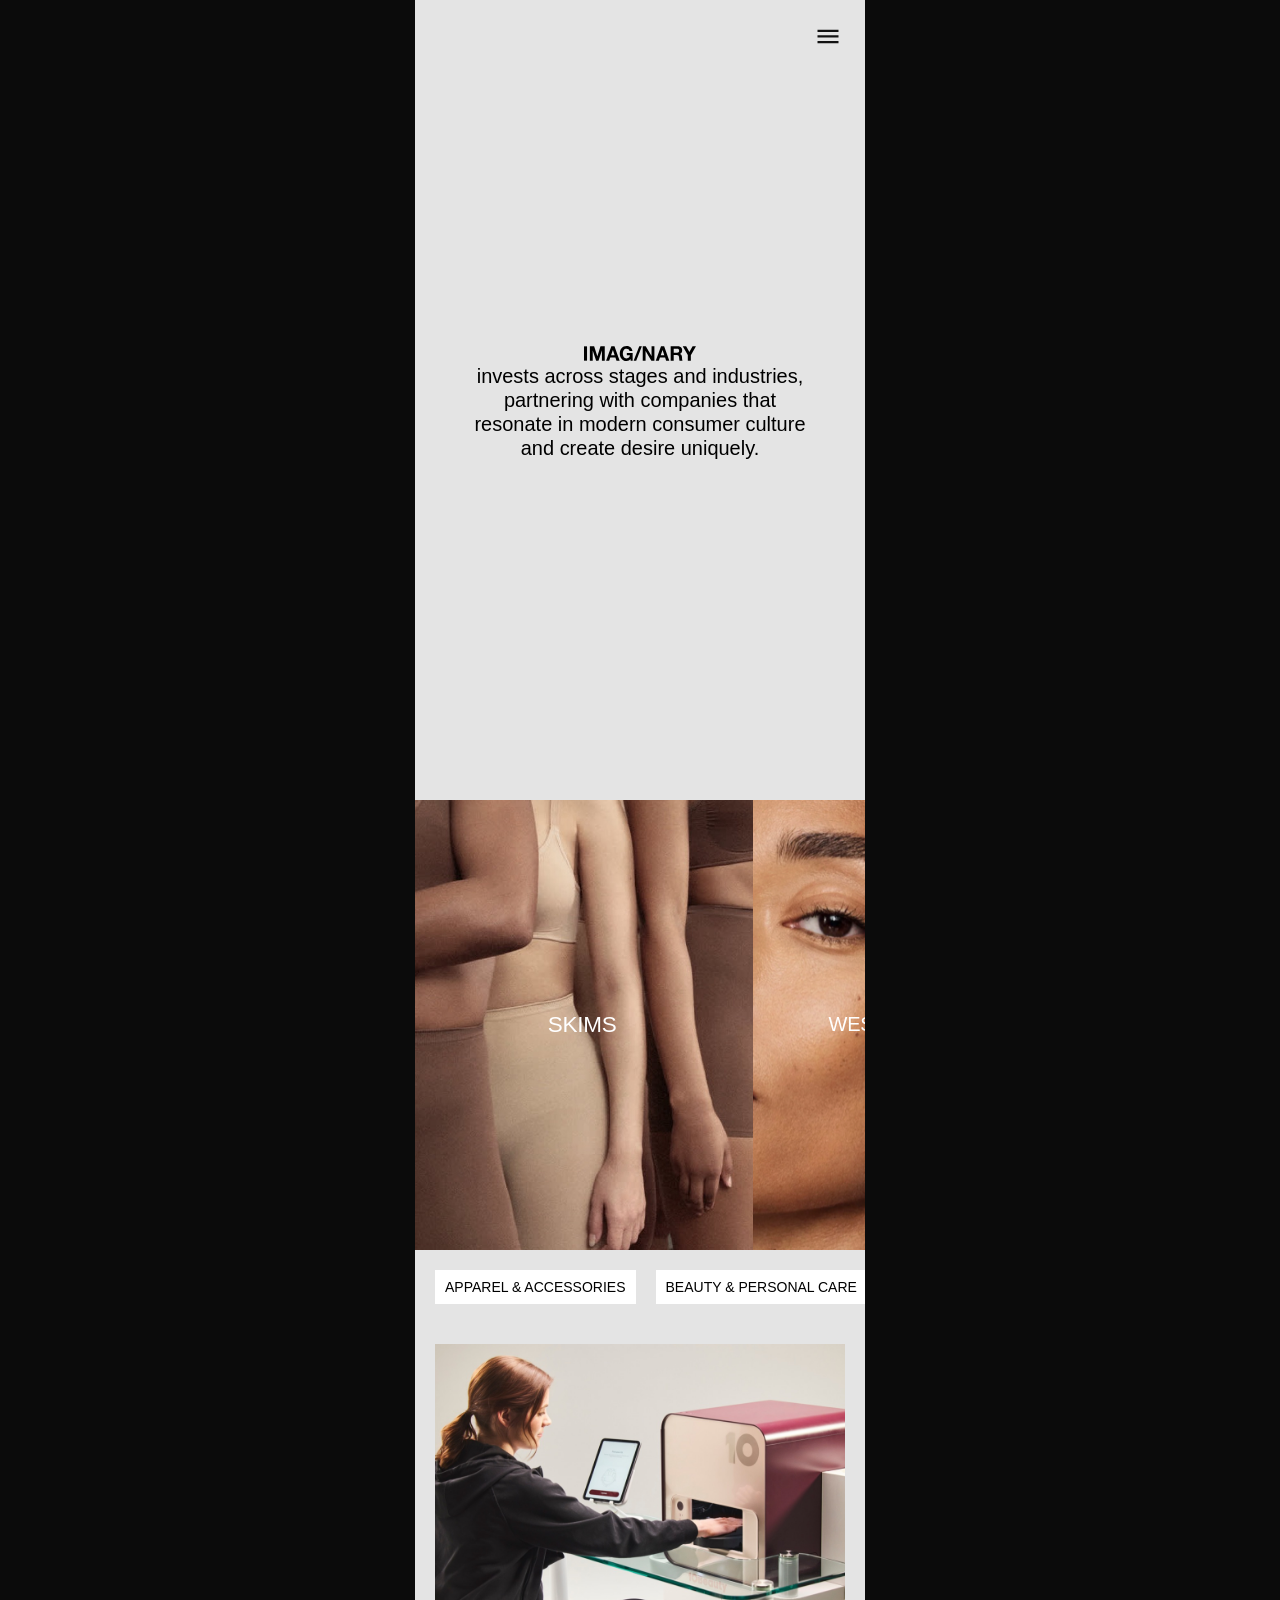
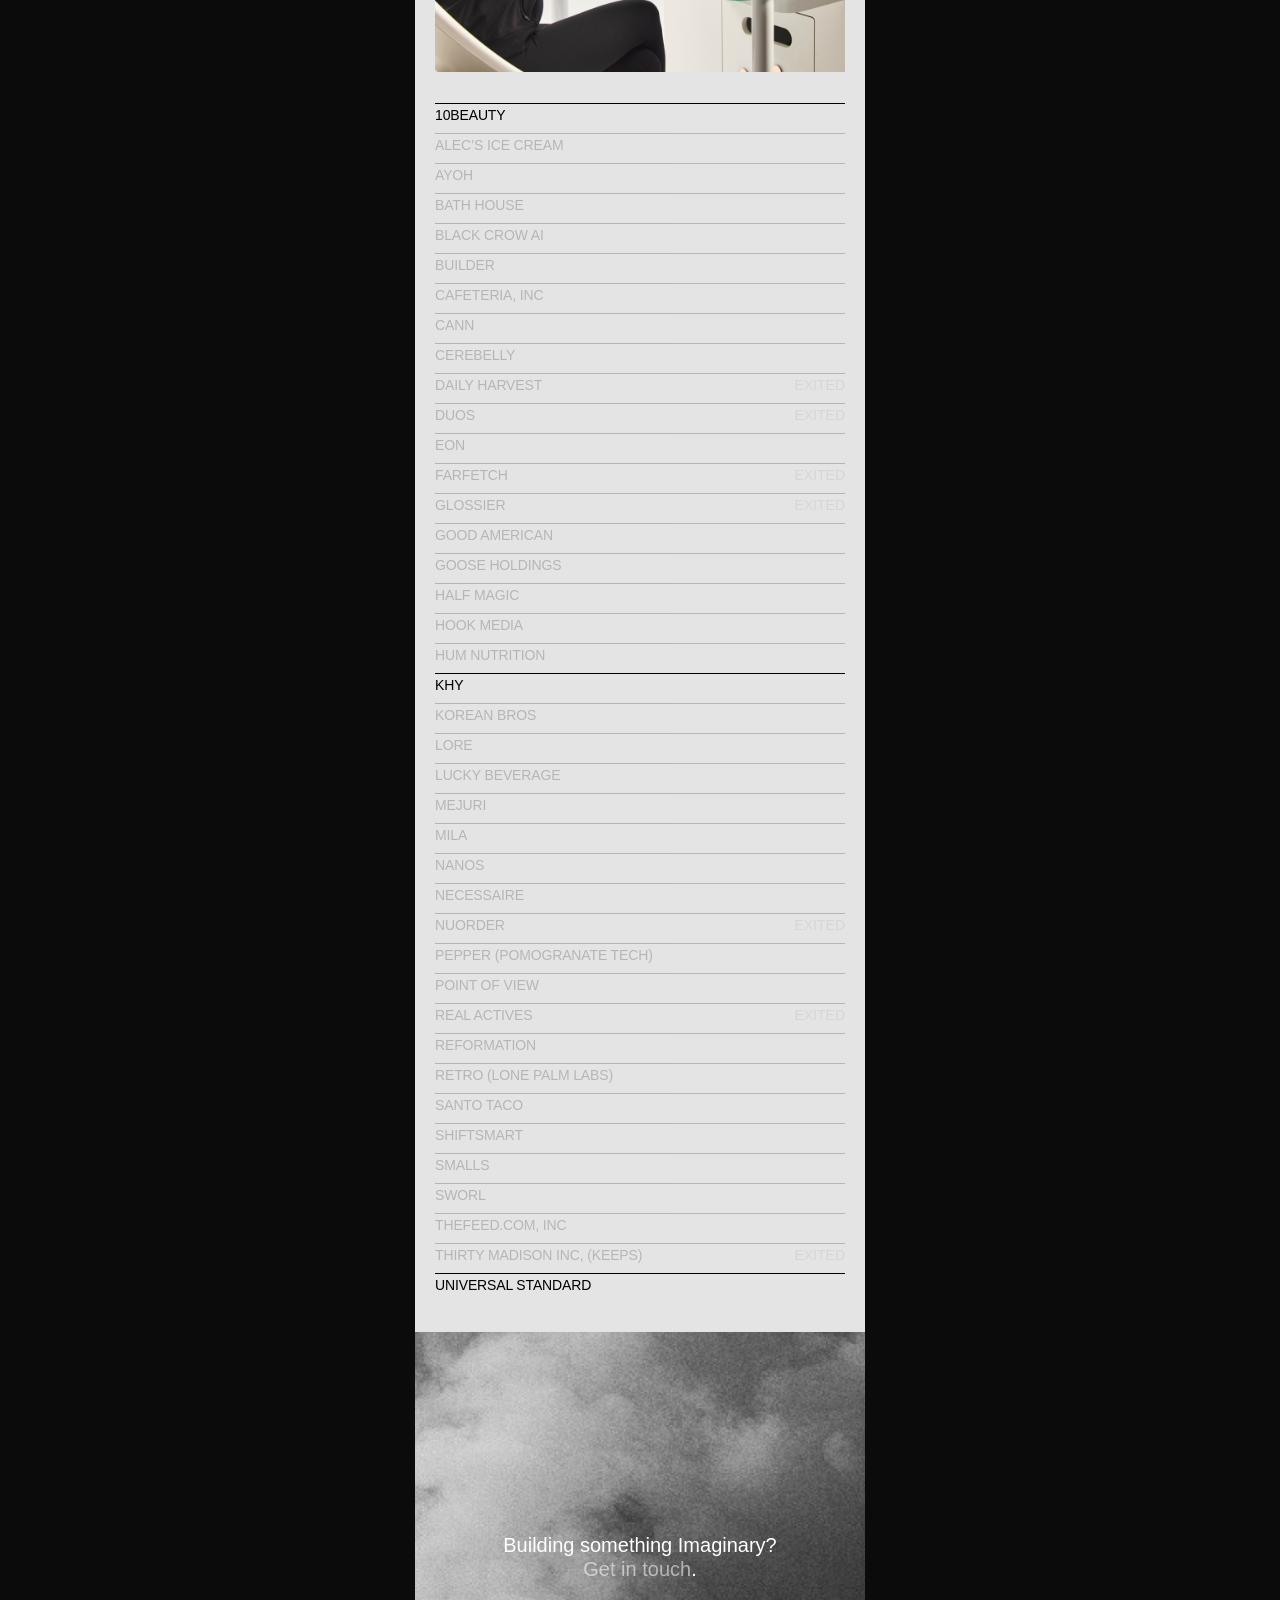
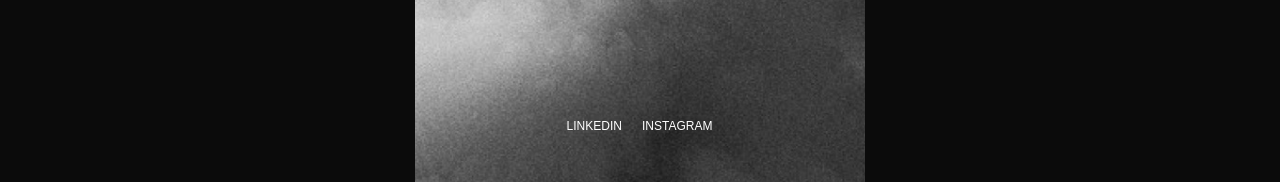
==== portfolio.html @ 5767cad2 "Initialize" ====
<!doctype html>
<html lang="en">
<head>
  <meta charset="utf-8">
  <meta name="viewport" content="width=device-width, initial-scale=1, viewport-fit=cover">
  <meta name="theme-color" content="#e4e4e4">
  <title>Portfolio — Imaginary</title>
  <link rel="stylesheet" href="css/styles.css?v=20261021-11">
</head>
<body>

  <header class="nav" aria-label="Site">
    <a class="nav__logo" href="index.html" aria-label="Imaginary home"><img src="assets/icons/logo-nav.svg" alt="" width="100.518" height="13"></a>
    <button class="nav__menu" type="button" data-menu-open aria-expanded="false" aria-label="Open menu"><img src="assets/icons/menu-dark.svg" alt="" width="24" height="24"></button>
  </header>

  <div class="menu" aria-hidden="true">
    <nav class="menu__panel" aria-label="Main">
      <a class="menu__logo" href="index.html" aria-label="Imaginary home"><img src="assets/icons/logo-menu.svg" alt="" width="100.518" height="13"></a>
      <button class="menu__close" type="button" aria-label="Close menu"><img src="assets/icons/close.svg" alt="" width="24" height="24"></button>
      <ul class="menu__links">
        <li><a href="team.html">Team</a></li>
        <li><a href="portfolio.html" aria-current="page">Portfolio</a></li>
        <li><a href="index.html#contact">Investor</a></li>
      </ul>
      <div class="menu__scrim"></div>
    </nav>
  </div>

  <main class="page">

    <!-- Intro (Figma 3186:2074) -->
    <section class="intro p-intro">
      <button class="menu-trigger" type="button" data-menu-open aria-expanded="false" aria-label="Open menu">
        <img src="assets/icons/menu-portfolio.svg" alt="" width="27.4809" height="27.4809">
      </button>
      <div class="intro__text" data-reveal style="--d:.2s">
        <div class="intro__logo"><img src="assets/icons/logo-portfolio.svg" alt="Imaginary" width="112.778" height="14.5856"></div>
        <h1>invests across stages and industries, partnering with companies that resonate in modern consumer culture and create desire uniquely.</h1>
      </div>
    </section>

    <!-- Featured companies — swipe / trackpad horizontally -->
    <section class="p-featured" aria-label="Featured companies" tabindex="0">
      <div class="p-featured__track">
        <div class="feature" data-inview>
          <div class="feature__media" style="left:-15.525rem;top:-1.0125rem;width:83.8432rem;height:46.8953rem"><img src="assets/featured/skims.jpg" alt="" loading="lazy" decoding="async"></div>
          <p class="feature__label feature__label--skims">Skims</p>
        </div>
        <div class="feature" data-inview>
          <div class="feature__media" style="left:-54.4rem;top:-1.2rem;width:118.6603rem;height:53.3559rem"><img src="assets/featured/westman.png" alt="" loading="lazy" decoding="async"></div>
          <p class="feature__label">Westman Atelier</p>
        </div>
        <div class="feature" data-inview>
          <div class="feature__media" style="left:-17.6rem;top:-1.1rem;width:83.7rem;height:47.1rem"><img src="assets/featured/glossgenius.jpg" alt="" loading="lazy" decoding="async"></div>
          <p class="feature__label">GLOSS GENIUS</p>
        </div>
        <div class="feature feature--red" data-inview>
          <div class="feature__media" style="left:-19.3rem;top:-1.2rem;width:72.4rem;height:48.3rem"><img src="assets/featured/bero.jpg" alt="" loading="lazy" decoding="async"></div>
          <p class="feature__label">BERO</p>
        </div>
        <div class="feature feature--red" data-inview>
          <div class="feature__media" style="left:-3.8rem;top:-0.5rem;width:39.2rem;height:45.9rem"><img class="crop" src="assets/featured/david.png" alt="" loading="lazy" decoding="async" style="left:-141.68%;top:-16.13%;width:241.68%;height:116.08%"></div>
          <p class="feature__label">DAVID</p>
        </div>
        <div class="feature feature--red" data-inview>
          <div class="feature__media" style="left:-1.3rem;top:-4.7rem;width:36.4rem;height:54.5rem"><img src="assets/featured/reale.jpg" alt="" loading="lazy" decoding="async"></div>
          <p class="feature__label">reale actives</p>
        </div>
        <div class="feature" data-inview>
          <div class="feature__media" style="left:-24.6rem;top:-1.5rem;width:85.8rem;height:48rem"><img src="assets/featured/nordic.jpg" alt="" loading="lazy" decoding="async"></div>
          <p class="feature__label">NORDIC KNOTS</p>
        </div>
        <div class="feature feature--deep" data-inview>
          <div class="feature__media" style="left:-8.6rem;top:-1.3rem;width:50.9rem;height:47.7rem"><img src="assets/featured/sundays.png" alt="" loading="lazy" decoding="async"></div>
          <p class="feature__label">SUNDAYS</p>
        </div>
      </div>
    </section>

    <!-- Filters + sticky image window + full listing (Figma 3186:2107) -->
    <section class="p-list" aria-label="All portfolio companies">
      <div class="p-list__head">
        <div class="chips" role="toolbar" aria-label="Filter by category"></div>
        <div class="p-thumb" aria-live="polite"></div>
      </div>
      <div class="p-rows"></div>
    </section>

    <!-- Footer (Figma 3186:2255) -->
    <footer class="footer" id="contact">
      <img class="footer__bg" data-parallax="0.15" data-anchor="bottom" src="assets/img/footer-clouds.jpg" alt="" width="1694.656" height="1694.656" loading="lazy" decoding="async">
      <p class="footer__cta" data-reveal>Building something Imaginary?<br><a href="mailto:?subject=Building%20something%20Imaginary">Get in touch</a>.</p>
      <nav class="footer__links" aria-label="Social">
        <a href="https://www.linkedin.com/" target="_blank" rel="noopener">LINKEDIN</a>
        <a href="https://www.instagram.com/" target="_blank" rel="noopener">INSTAGRAM</a>
      </nav>
    </footer>
  </main>

  <script src="js/main.js?v=20261021-11"></script>
  <script src="js/portfolio.js?v=20261021-11"></script>
</body>
</html>
---- css/styles.css ----
/* ==========================================================================
   IMAGINARY — mobile prototype
   Units: 1rem = 10 Figma px at the 450px design width. The root size scales
   with the viewport so every phone width keeps the Figma proportions; on
   wider screens the page is presented as a 450px column.
   ========================================================================== */

:root {
  --light: #e4e4e4;
  --dark: #121212;
  --menu: #070707;
  --muted: #808080;
  --chip-active: #d9d9d9;
  --thumb-empty: #9f9f9f;
  --rule: rgba(0, 0, 0, 0.14);
  --ease-out: cubic-bezier(0.22, 0.61, 0.36, 1);
  --ease-io: cubic-bezier(0.76, 0, 0.24, 1);
  --reveal-dur: 1.2s;
}

*,
*::before,
*::after { box-sizing: border-box; margin: 0; padding: 0; }

html {
  font-size: min(10px, calc(100vw / 45));
  -webkit-text-size-adjust: 100%;
  text-size-adjust: 100%;
  background: #0b0b0b;
}

body {
  font-family: "Helvetica Neue", Helvetica, Arial, sans-serif;
  font-weight: 500;
  color: #000;
  background: #0b0b0b;
  -webkit-font-smoothing: antialiased;
  -moz-osx-font-smoothing: grayscale;
  overscroll-behavior-y: none;
}

body.is-locked { overflow: hidden; }

img { display: block; }
a { color: inherit; text-decoration: none; }
button { font: inherit; color: inherit; background: none; border: 0; cursor: pointer; -webkit-tap-highlight-color: transparent; }
ul { list-style: none; }
h1, h2, h3 { font: inherit; }

.page {
  position: relative;
  width: 45rem;
  margin: 0 auto;
  overflow-x: clip;
  background: var(--light);
  animation: page-in 0.7s var(--ease-out) both;
}
html.is-leaving .page { opacity: 0; transition: opacity 0.35s ease; }

@keyframes page-in { from { opacity: 0; } to { opacity: 1; } }

.sr-only {
  position: absolute; width: 1px; height: 1px; overflow: hidden;
  clip: rect(0 0 0 0); white-space: nowrap;
}

/* ---------- Scroll reveal ---------- */
[data-reveal] {
  opacity: 0;
  transform: translate3d(0, 1.6rem, 0);
  transition: opacity var(--reveal-dur) var(--ease-out), transform var(--reveal-dur) var(--ease-out);
  transition-delay: var(--d, 0s);
}
[data-reveal="fade"] { transform: none; }
[data-reveal].is-in { opacity: 1; transform: none; }

/* ==========================================================================
   Top-of-page menu trigger (Figma: menu icon in each page's first frame)
   ========================================================================== */
.menu-trigger {
  position: absolute;
  top: 2.29rem;
  left: 39.925rem;
  width: 2.748rem;
  height: 2.748rem;
  z-index: 20;
}
.menu-trigger img { width: 100%; height: 100%; }
.menu-trigger--home { left: 39.962rem; }

/* ==========================================================================
   Nav bar (Figma 3185:624) — slides in when scrolling back up
   ========================================================================== */
.nav {
  position: fixed;
  top: 0;
  left: 50%;
  width: 45rem;
  height: 7.3rem;
  margin-left: -22.5rem;
  /* Clear frosted glass */
  background: rgba(228, 228, 228, 0.55);
  -webkit-backdrop-filter: blur(20px) saturate(1.2);
  backdrop-filter: blur(20px) saturate(1.2);
  z-index: 40;
  transform: translate3d(0, -100%, 0);
  transition: transform 0.55s var(--ease-io);
}
.nav.is-shown { transform: none; }
.nav__logo { position: absolute; left: 2rem; top: 3rem; width: 10.0518rem; height: 1.3rem; }
.nav__logo img { width: 100%; height: 100%; }
.nav__menu { position: absolute; left: 40.136rem; top: 2.4rem; width: 2.4rem; height: 2.4rem; }
.nav__menu img { width: 100%; height: 100%; }

/* ==========================================================================
   Expanded menu (Figma 3185:604) — half-height panel, blurred page behind
   ========================================================================== */
.menu { position: fixed; inset: 0; z-index: 100; pointer-events: none; }
.menu.is-open { pointer-events: auto; }

/* Frosted glass hangs off the panel's bottom edge and travels with it, so
   everything below the sliding panel is frosted at every frame, and content
   hidden behind the panel never smears out under its edge. Confined to the
   450 column, so nothing blurs into a halo at the sides. */
.menu__scrim {
  position: absolute;
  top: 100%;
  left: 0;
  width: 45rem;
  height: 100vh;
  height: 100lvh;
  background: rgba(255, 255, 255, 0.22);
  -webkit-backdrop-filter: blur(18px) saturate(1.15);
  backdrop-filter: blur(18px) saturate(1.15);
  opacity: 0;
  transition: opacity 0.6s var(--ease-out);
}
.menu__close:focus { outline: none; }
.menu__close:focus-visible { outline: 0.1rem solid rgba(255, 255, 255, 0.6); outline-offset: 0.4rem; }
.menu.is-open .menu__scrim { opacity: 1; transition-duration: 0.3s; }

.menu__panel {
  position: absolute;
  top: 0;
  left: 50%;
  width: 45rem;
  height: 45rem;
  margin-left: -22.5rem;
  background: var(--menu);
  transform: translate3d(0, -100%, 0);
  transition: transform 0.7s var(--ease-io);
}
.menu.is-open .menu__panel { transform: none; }

.menu__logo { position: absolute; left: 2rem; top: 3rem; width: 10.0518rem; height: 1.3rem; }
.menu__logo img { width: 100%; height: 100%; }
.menu__close { position: absolute; left: 40.1rem; top: 2.4rem; width: 2.4rem; height: 2.4rem; }
.menu__close img { width: 100%; height: 100%; transition: transform 0.5s var(--ease-out); }
.menu__close:hover img { transform: rotate(90deg); }

.menu__links { position: absolute; left: 2rem; top: 8.3rem; }
.menu__links li {
  opacity: 0;
  transform: translate3d(0, 1rem, 0);
  transition: opacity 0.5s var(--ease-out), transform 0.5s var(--ease-out);
}
.menu__links li + li { margin-top: 0.3rem; }
.menu.is-open .menu__links li { opacity: 1; transform: none; }
.menu.is-open .menu__links li:nth-child(1) { transition-delay: 0.28s; }
.menu.is-open .menu__links li:nth-child(2) { transition-delay: 0.34s; }
.menu.is-open .menu__links li:nth-child(3) { transition-delay: 0.40s; }
.menu.is-open .menu__links li:nth-child(4) { transition-delay: 0.46s; }
.menu__links a {
  display: block;
  font-size: 2rem;
  line-height: 2.4rem;
  color: #fff;
  white-space: nowrap;
  transition: color 0.3s ease;
}
.menu__links a:hover { color: rgba(255, 255, 255, 0.5); }

/* ==========================================================================
   Footer (Figma 3185:588)
   ========================================================================== */
.footer {
  position: relative;
  height: 45rem;
  background: var(--dark);
  overflow: hidden;
  color: #fff;
}
.footer__bg {
  position: absolute;
  left: -62.19rem;
  top: -62.519rem;
  width: 169.4656rem;
  height: 169.4656rem;
  object-fit: cover;
  pointer-events: none;
}
.footer__cta {
  position: absolute;
  top: 20.1rem;
  left: 2rem;
  width: 41rem;
  font-size: 2rem;
  line-height: 2.4rem;
  text-align: center;
}
.footer__cta a { color: rgba(255, 255, 255, 0.55); transition: color 0.3s ease; }
.footer__cta a:hover { color: #fff; }
.footer__links {
  position: absolute;
  top: 38.7rem;
  left: 0;
  right: 0.1rem;
  display: flex;
  justify-content: center;
  gap: 2rem;
  font-size: 1.2rem;
  line-height: 1.5rem;
  text-transform: uppercase;
}
.footer__links a { transition: color 0.3s ease; }
.footer__links a:hover { color: rgba(255, 255, 255, 0.6); }


/* ==========================================================================
   HOME
   ========================================================================== */
.h-hero {
  /* Extra scroll between the "leading venture capital firm" and
     "writes checks" blurbs, so they arrive one at a time */
  --blurb-gap: 6rem;
  /* How far the cloud photo rises up behind the "writes checks" copy */
  --cloud-lift: 22rem;
  position: relative;
  height: calc(200rem + var(--blurb-gap) - var(--cloud-lift));
  /* Matches the gradient's solid end so no lighter ground shows through
     where the cloud photo dissolves in (the hero photo covers the top) */
  background: #0f0f0f;
  overflow: hidden;
}
.h-hero__img {
  position: absolute;
  left: -21.3rem;
  top: -3.8rem;
  width: 87.6rem;
  height: 87.6rem;
  object-fit: cover;
  animation: hero-settle 2.4s var(--ease-out) both;
}
@keyframes hero-settle { from { transform: scale(1.06); } to { transform: none; } }

.h-hero__tag {
  position: absolute;
  top: 38.015rem;
  left: 0.014rem;
  right: 0;
  text-align: center;
  color: #fff;
}
.h-hero__tag p {
  font-size: 2.0611rem;
  line-height: 2.2901rem;
  letter-spacing: -0.02061rem;
  text-transform: uppercase;
  white-space: nowrap;
}
.h-hero__tag img { width: 12.0229rem; height: 1.5549rem; margin: 0.088rem auto 0; }

.h-hero__fade {
  position: absolute;
  top: 65.9rem;
  left: 0;
  width: 45rem;
  height: calc(60.9rem + var(--blurb-gap));
  /* Same 173px ramp as Figma (28.407% of 609), then solid #0f0f0f */
  background: linear-gradient(to bottom, rgba(15, 15, 15, 0) 0, #0f0f0f 17.3rem);
}
.h-hero__clouds {
  position: absolute;
  top: calc(97rem + var(--blurb-gap) - var(--cloud-lift));
  z-index: 0;
  /* Dissolve the photo's top edge into the #0f0f0f field — no visible seam */
  -webkit-mask-image: linear-gradient(to bottom, transparent 0, #000 32rem);
  mask-image: linear-gradient(to bottom, transparent 0, #000 32rem);
  left: -36.5rem;
  width: 118rem;
  height: 147.5rem;
  object-fit: cover;
}

.h-intro {
  position: absolute;
  top: 90.6rem;
  left: 4.9rem;
  width: 35.2672rem;
  color: #fff;
  font-size: 2.0611rem;
  line-height: 2.2901rem;
  text-align: center;
  scroll-margin-top: 30vh;
}

.h-checks__text {
  position: absolute;
  top: calc(116.4131rem + var(--blurb-gap));
  left: 3.7rem;
  width: 37.6718rem;
  color: #fff;
  font-size: 2.0611rem;
  line-height: 2.5rem;
  text-align: center;
  mix-blend-mode: difference;
}
.h-stage { position: absolute; left: 7.5931rem; width: 29.771rem; }
.h-stage--early { top: calc(133.8656rem + var(--blurb-gap)); }
.h-stage--growth { top: calc(142.9115rem + var(--blurb-gap)); }
/* Divider above each tier: Figma's 0.69px white rule, drawn as a solid 1px
   line so every browser (Safari included) renders it. */
.h-stage__rule { width: 29.771rem; height: 1px; background: #fff; }
.h-stage p {
  margin-top: 0.8473rem;
  font-size: 1.6031rem;
  line-height: 2rem;
  color: #fff;
  text-align: center;
}
.h-stage--early p { margin-left: 0.1146rem; width: 29.771rem; }

/* Portfolio logos — open grid: interior hairlines only, each stopping short
   of the crossings so no two lines ever touch. Cells carry the section grey
   so multiply-blended logos with white grounds still disappear cleanly. */
.h-logos { position: relative; height: 66.7rem; background: var(--light); }
.h-logos__grid {
  --gap-at-cross: 1.4rem;
  position: absolute;
  top: 2rem;
  left: 2rem;
  width: 40.9773rem;
  display: grid;
  grid-template-columns: repeat(3, 1fr);
  grid-auto-rows: 9rem;
}
.logo-cell {
  position: relative;
  display: flex;
  align-items: center;
  justify-content: center;
  background: var(--light);
}
/* vertical rule on the right, horizontal rule on the bottom */
.logo-cell::after,
.logo-cell::before {
  content: "";
  position: absolute;
  background: var(--rule);
  pointer-events: none;
}
.logo-cell::after { top: var(--gap-at-cross); bottom: var(--gap-at-cross); right: 0; width: 1px; }
.logo-cell::before { left: var(--gap-at-cross); right: var(--gap-at-cross); bottom: 0; height: 1px; }
.logo-cell:nth-child(3n)::after { display: none; }            /* no outer right edge */
.logo-cell:nth-last-child(-n + 3)::before { display: none; }  /* no outer bottom edge */
.logo { position: relative; flex-shrink: 0; overflow: hidden; }
.logo img { position: absolute; max-width: none; }
.logo .fit-cover { inset: 0; width: 100%; height: 100%; object-fit: cover; }
.logo .fit-contain { inset: 0; width: 100%; height: 100%; object-fit: contain; }
.logo .fit-fill { inset: 0; width: 100%; height: 100%; }
.logo { mix-blend-mode: multiply; }
.logo--tincan {
  -webkit-mask: url("../assets/logos/tincan-mask.svg") 0 0 / 5.4378rem 2.4755rem no-repeat;
  mask: url("../assets/logos/tincan-mask.svg") 0 0 / 5.4378rem 2.4755rem no-repeat;
}

.h-logos__all {
  position: absolute;
  top: 60.5rem;
  right: 11.2rem;
  font-size: 1.4rem;
  line-height: 1.7rem;
  text-transform: uppercase;
  white-space: nowrap;
  color: #555;
  transition: color 0.3s ease;
}
.h-logos__all:hover { color: #000; }

/* ==========================================================================
   Shared intro (Team / Portfolio first frame)
   ========================================================================== */
.intro { position: relative; height: 80rem; background: var(--light); }
.intro__text {
  position: absolute;
  font-size: 1.9999rem;
  line-height: 2.4rem;
  text-align: center;
  color: var(--light);
  mix-blend-mode: difference;
}

/* ==========================================================================
   TEAM
   ========================================================================== */
.t-intro .intro__text { top: 35.2rem; left: 6.7379rem; width: 31.5243rem; }
.t-intro .inline-logo {
  display: inline-block;
  width: 11.2778rem;
  height: 1.4586rem;
  margin: 0 0.67rem 0 0.93rem;
  vertical-align: -0.12rem;
}

.t-stage { position: relative; padding-top: 60rem; }

/* The photo pins to the top (531 design px visible, as in Figma 3186:1283)
   while the names scroll up beneath it. Its track ends one "bottom area"
   before the list does, so the photo releases and scrolls away just as the
   last names come into view (Figma 3186:1380). */
.t-photo-track {
  position: absolute;
  top: 0;
  left: 0;
  right: 0;
  bottom: max(0px, calc(100vh - 53.1rem));
  bottom: max(0px, calc(100svh - 53.1rem));
  z-index: 2;
  pointer-events: none;
}
.t-photo-track > * { pointer-events: auto; }

.t-photo-pin {
  position: sticky;
  top: -6.9rem;
}
.t-photo {
  position: relative;
  height: 60rem;
  overflow-x: auto;
  overflow-y: hidden;
  scrollbar-width: none;
  -webkit-overflow-scrolling: touch;
  overscroll-behavior-x: contain;
  cursor: grab;
}
.t-photo::-webkit-scrollbar { display: none; }
.t-photo.is-dragging { cursor: grabbing; }
.t-photo__inner { position: relative; width: 90.1rem; height: 60rem; overflow: hidden; }
.t-photo__inner img {
  position: absolute;
  left: 0.02%;
  top: 0.05%;
  width: 99.95%;
  height: 100%;
  max-width: none;
  pointer-events: none;
  user-select: none;
  -webkit-user-drag: none;
}

.t-bios {
  position: relative;
  z-index: 1;
  background: var(--light);
  padding: 3.6rem 3.6rem 6rem;
}
.bio { position: relative; }
/* Figma's rule is 0.4px black. Safari skips lines thinner than a pixel, so it's
   drawn as a 1px line at 40% black, which reads the same on the grey ground. */
.bio::before {
  content: "";
  position: absolute;
  top: 0;
  left: 0;
  right: 0;
  height: 1px;
  background: rgba(0, 0, 0, 0.4);
}
.bio + .bio { margin-top: 1rem; }
/* Rows (and bio lines) that have reached the pinned photo disappear */
.bio::before, .bio__head, .bio__body p { transition: opacity 0.4s ease; }
.bio.is-head-past::before, .bio__head.is-past, .bio__body p.is-past { opacity: 0; }
.bio__head {
  position: relative;
  display: block;
  width: 100%;
  padding-top: 1rem;
  text-align: left;
  text-transform: uppercase;
}
.bio__name { display: block; font-size: 1.4rem; line-height: 1.4rem; color: #000; }
.bio__role { display: block; margin-top: 0.2rem; font-size: 1.4rem; line-height: 1.4rem; color: var(--muted); }
.bio__icon { position: absolute; top: 1rem; right: 0; width: 2.4rem; height: 2.4rem; }
.bio__icon img {
  position: absolute; inset: 0; width: 100%; height: 100%;
  transition: opacity 0.35s ease, transform 0.5s var(--ease-out);
}
.bio__icon .is-minus { opacity: 0; transform: rotate(-90deg); }
.bio.is-open .bio__icon .is-plus { opacity: 0; transform: rotate(90deg); }
.bio.is-open .bio__icon .is-minus { opacity: 1; transform: none; }

.bio__panel {
  display: grid;
  grid-template-rows: 0fr;
  transition: grid-template-rows 0.6s var(--ease-io);
}
.bio.is-open .bio__panel { grid-template-rows: 1fr; }
.bio__clip { overflow: hidden; min-height: 0; }
.bio__body {
  padding: 2rem 0 1rem;
  font-weight: 400;
  font-size: 1.4rem;
  line-height: 1.7rem;
  color: var(--muted);
  opacity: 0;
  transition: opacity 0.4s ease;
}
.bio.is-open .bio__body { opacity: 1; transition: opacity 0.6s ease 0.15s; }
.bio__body p + p { margin-top: 1.7rem; }

.t-portrait { background: var(--light); overflow: hidden; }
.t-portrait img { width: 45rem; height: 56.25rem; object-fit: cover; }

.t-quote {
  position: relative;
  height: 40rem;
  background: #fff;
  display: flex;
  align-items: center;
  justify-content: center;
}
.t-quote figure {
  width: 33.4rem;
  display: flex;
  flex-direction: column;
  gap: 2rem;
  text-align: center;
  color: var(--light);
  mix-blend-mode: difference;
}
.t-quote blockquote { font-size: 2rem; line-height: 2.4rem; }
.t-quote figcaption { font-size: 1.4rem; line-height: 1.7rem; }

/* ==========================================================================
   PORTFOLIO
   ========================================================================== */
.p-intro .intro__text { top: 34rem; left: 4.8092rem; width: 35.3816rem; }
.p-intro .intro__logo { height: 2.4rem; }
.p-intro .intro__logo img { width: 11.2778rem; height: 1.4586rem; margin: 0 auto; position: relative; top: 0.6rem; }

/* Featured companies — a native horizontal scroller (touch swipe, trackpad,
   shift+wheel), snapping card by card. The next card peeks in from the right. */
.p-featured {
  background: var(--light);
  overflow-x: auto;
  overflow-y: hidden;
  scroll-snap-type: x mandatory;
  scrollbar-width: none;
  -webkit-overflow-scrolling: touch;
  overscroll-behavior-x: contain;
  cursor: grab;
}
.p-featured::-webkit-scrollbar { display: none; }
.p-featured.is-dragging { cursor: grabbing; scroll-snap-type: none; }
.p-featured:focus { outline: none; }
.p-featured__track { display: flex; width: max-content; }
.feature {
  position: relative;
  flex: 0 0 33.75rem;
  height: 45rem;
  overflow: hidden;
  background: #fff;
  scroll-snap-align: start;
}
.feature--red { background: #bf5252; }
.feature--deep { background: #974242; }
/* Each photo's box is positioned per card to match Figma (3197:423) */
.feature__media { position: absolute; overflow: hidden; }
.feature__media img {
  position: absolute;
  inset: 0;
  width: 100%;
  height: 100%;
  object-fit: cover;
  max-width: none;
  pointer-events: none;
  user-select: none;
  -webkit-user-drag: none;
  transform: scale(1.1);
  transition: transform 1.8s var(--ease-out);
}
.feature__media .crop { inset: auto; object-fit: fill; }
.feature.is-in .feature__media img { transform: none; }
.feature__label {
  position: absolute;
  top: calc(50% - 1.125rem);
  left: 0;
  right: 0;
  font-size: 2rem;
  line-height: 2rem;
  letter-spacing: -0.02rem;
  text-transform: uppercase;
  text-align: center;
  color: #fff;
  white-space: nowrap;
  opacity: 0;
  transform: translate3d(0, 1rem, 0);
  transition: opacity 1s var(--ease-out) 0.25s, transform 1s var(--ease-out) 0.25s;
}
.feature__label--skims { left: 13.275rem; right: auto; font-size: 2.25rem; line-height: 2.25rem; letter-spacing: -0.0225rem; text-align: left; }
.feature.is-in .feature__label { opacity: 1; transform: none; }

.p-list {
  position: relative;
  overflow-anchor: none;
  background: var(--light);
  padding: 0 2rem 4rem;
}
.p-list__head {
  position: sticky;
  top: 0;
  z-index: 3;
  margin: 0 -2rem;
  padding: 2rem 2rem 3.1rem;
  background: var(--light);
}
.chips {
  display: flex;
  gap: 2rem;
  margin: 0 -2rem;
  padding: 0 2rem;
  overflow-x: auto;
  scrollbar-width: none;
  -webkit-overflow-scrolling: touch;
  scroll-padding: 0 2rem;
}
.chips::-webkit-scrollbar { display: none; }
.chip {
  flex-shrink: 0;
  display: flex;
  align-items: center;
  gap: 1rem;
  padding: 1rem;
  background: #fff;
  font-size: 1.4rem;
  line-height: 1.4rem;
  text-transform: uppercase;
  white-space: nowrap;
  transition: background-color 0.35s ease;
}
.chip__x { width: 0.9975rem; height: 0.9975rem; display: none; }
.chip.is-active { background: var(--chip-active); }
.chip.is-active .chip__x { display: block; animation: chip-x 0.35s var(--ease-out); }
@keyframes chip-x { from { opacity: 0; transform: scale(0.4) rotate(-90deg); } }
.chips::after { content: ""; flex: 0 0 0.01rem; }

.p-thumb {
  position: relative;
  margin-top: 4rem;
  width: 41rem;
  height: 32.8rem;
  background: var(--thumb-empty);
  overflow: hidden;
}
.p-thumb__layer {
  position: absolute;
  inset: 0;
  overflow: hidden;
  opacity: 0;
  transition: opacity 0.55s ease;
}
.p-thumb__layer.is-current { opacity: 1; }
.p-thumb__layer img { position: absolute; max-width: none; }
.p-thumb__layer img.cover { inset: 0; width: 100%; height: 100%; object-fit: cover; }

.p-rows { display: flex; flex-direction: column; gap: 1.2rem; margin-top: 0.1rem; }
.p-row {
  position: relative;
  display: flex;
  justify-content: space-between;
  width: 100%;
  padding-top: 0.4rem;
  font-size: 1.4rem;
  line-height: 1.4rem;
  text-transform: uppercase;
  text-align: left;
  opacity: 0.2;
  transition: opacity 0.5s ease;
}
.p-row::before {
  content: "";
  position: absolute;
  top: -0.1rem;
  left: 0;
  right: 0;
  height: 0.1rem;
  min-height: 1px;
  background: #000;
}
.p-row.is-active { opacity: 1; }
/* Companies already scrolled past fade out completely */
.p-row.is-past { opacity: 0; }
.p-row__name { letter-spacing: -0.014rem; }
/* Figma: #e4e4e4 + difference at 30% on the #e4e4e4 ground = black at 30% */
.p-row__tag { color: #000; opacity: 0.3; }
.p-row[hidden] { display: none; }
.p-row.is-entering { animation: row-in 0.6s var(--ease-out) both; animation-delay: var(--d, 0s); }
@keyframes row-in { from { transform: translate3d(0, 0.8rem, 0); } }
.p-empty { padding-top: 0.4rem; font-size: 1.4rem; line-height: 1.4rem; text-transform: uppercase; color: var(--muted); }

/* ==========================================================================
   Reduced motion
   ========================================================================== */
@media (prefers-reduced-motion: reduce) {
  *, *::before, *::after { animation-duration: 0.01ms !important; transition-duration: 0.01ms !important; transition-delay: 0s !important; }
  [data-reveal] { opacity: 1; transform: none; }
  html { scroll-behavior: auto; }
}
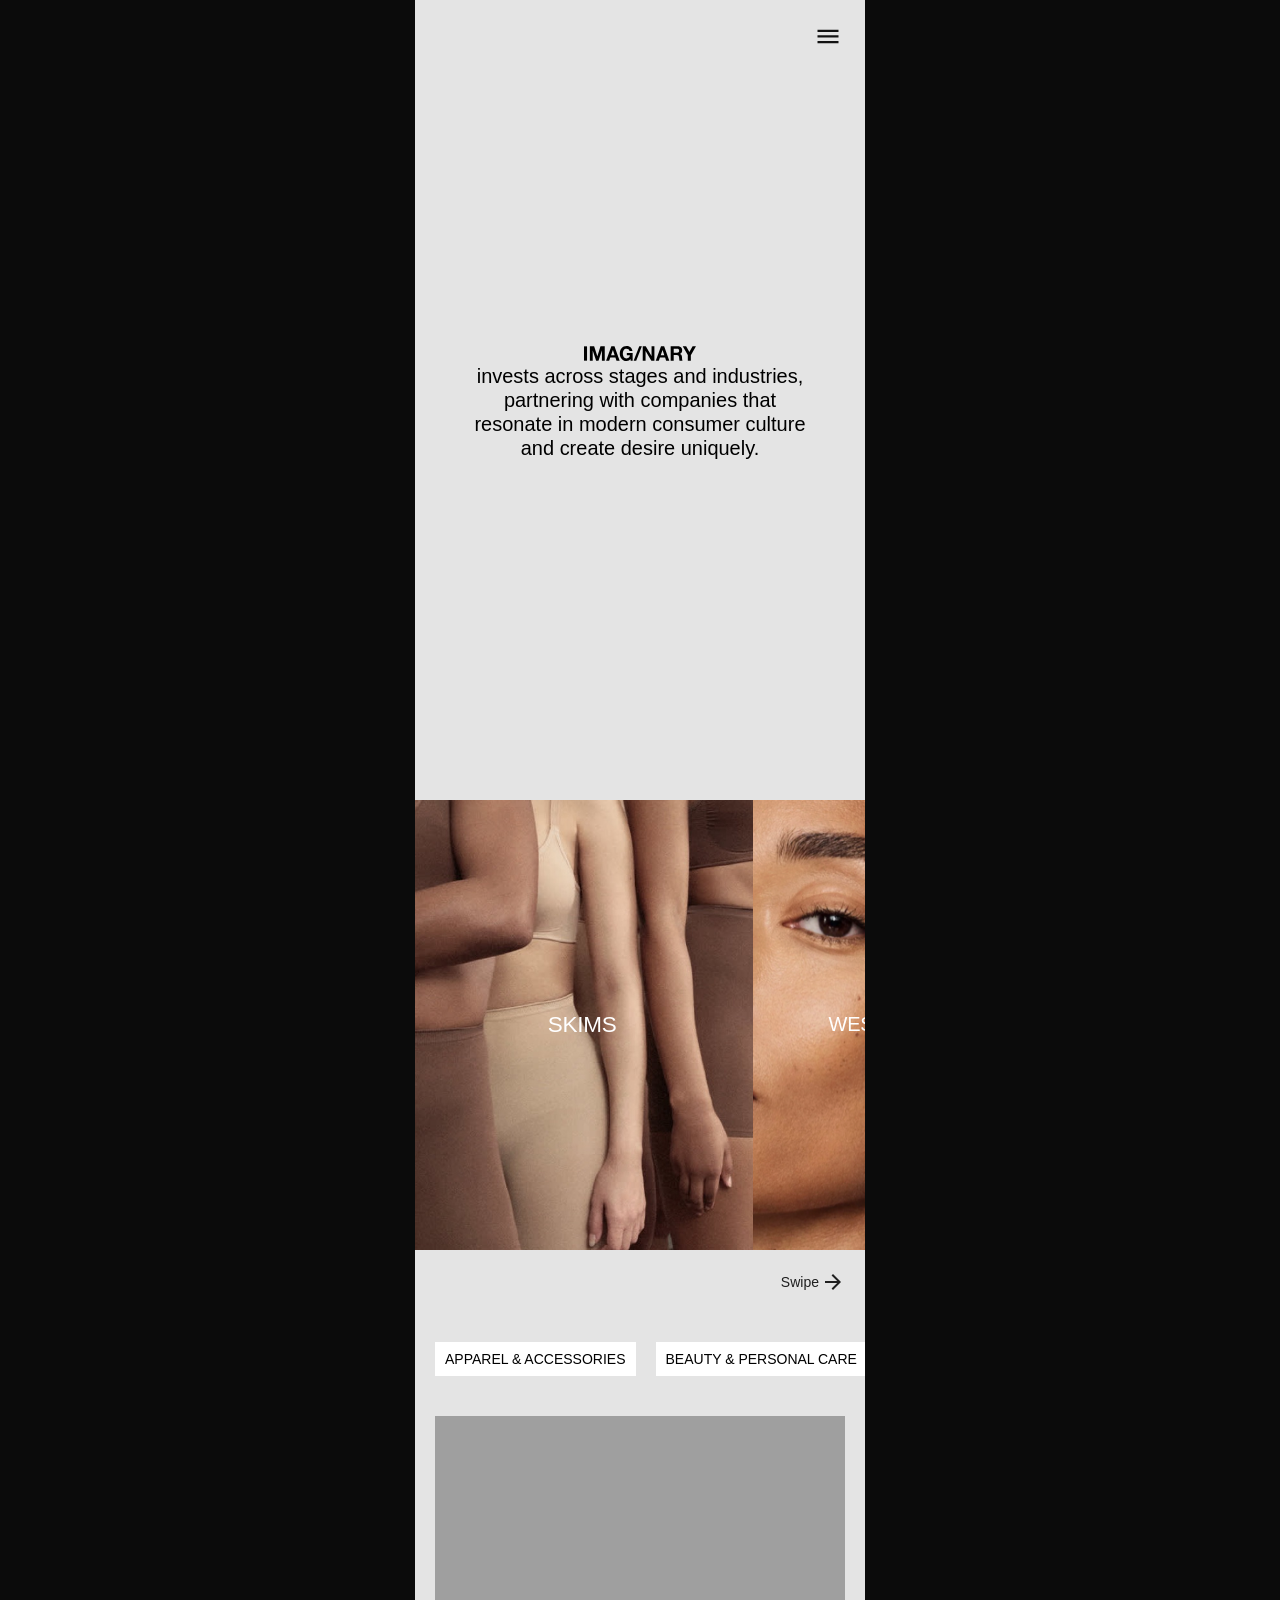
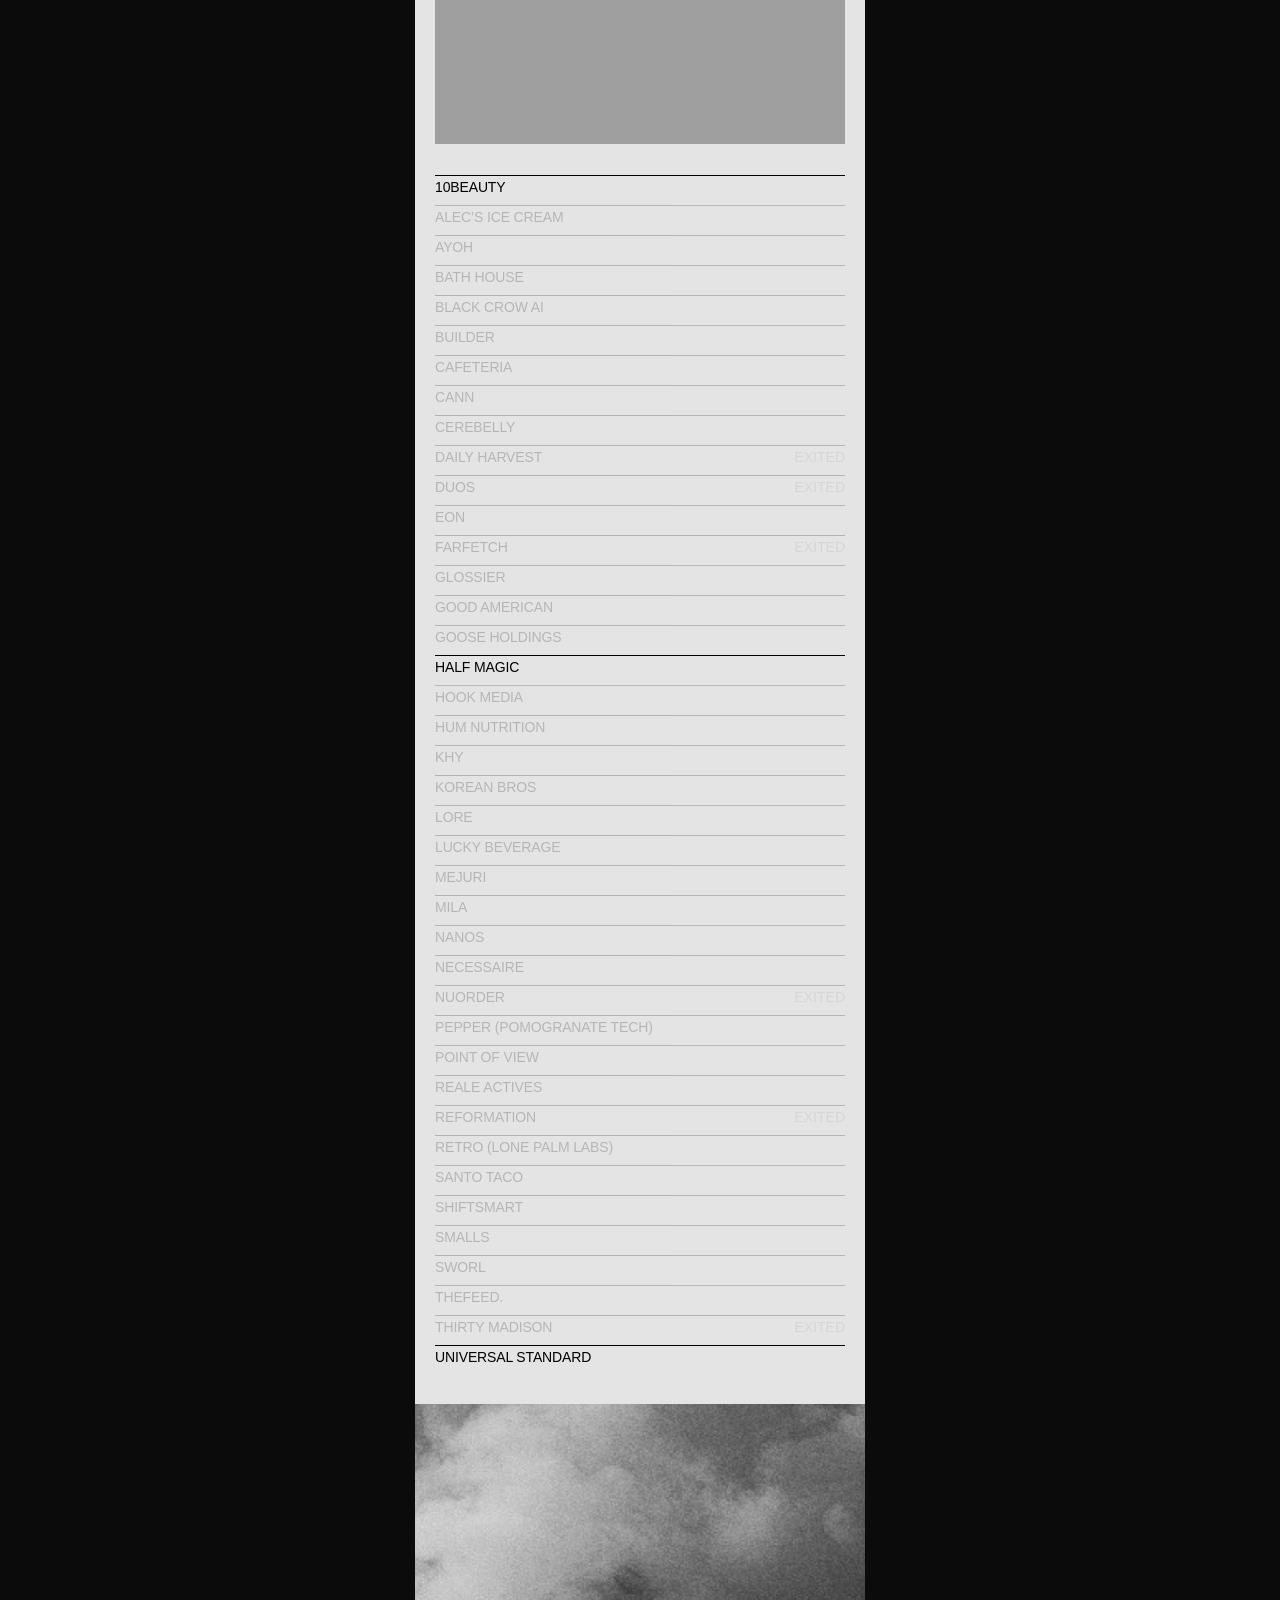
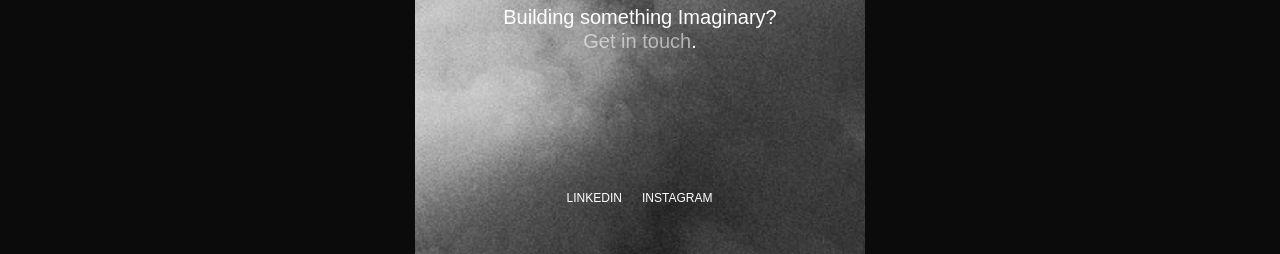
==== commit 7c446c4a: "Apply the 10.21 design updates Homepage hero: larger IMAG/NARY wordmark, tagline nudged up to match." ====
--- a/portfolio.html
+++ b/portfolio.html
@@ -5,7 +5,7 @@
   <meta name="viewport" content="width=device-width, initial-scale=1, viewport-fit=cover">
   <meta name="theme-color" content="#e4e4e4">
   <title>Portfolio — Imaginary</title>
-  <link rel="stylesheet" href="css/styles.css?v=20261021-11">
+  <link rel="stylesheet" href="css/styles.css?v=20261021-12">
 </head>
 <body>
 
@@ -77,6 +77,8 @@
         </div>
       </div>
     </section>
+    <!-- Swipe hint (Figma 3202:1125) -->
+    <div class="p-swipe"><button type="button" data-swipe-next>Swipe<img src="assets/icons/arrow-forward.svg" alt="" width="24" height="24"></button></div>
 
     <!-- Filters + sticky image window + full listing (Figma 3186:2107) -->
     <section class="p-list" aria-label="All portfolio companies">
@@ -98,7 +100,7 @@
     </footer>
   </main>
 
-  <script src="js/main.js?v=20261021-11"></script>
-  <script src="js/portfolio.js?v=20261021-11"></script>
+  <script src="js/main.js?v=20261021-12"></script>
+  <script src="js/portfolio.js?v=20261021-12"></script>
 </body>
 </html>
--- a/css/styles.css
+++ b/css/styles.css
@@ -255,7 +255,7 @@
 
 .h-hero__tag {
   position: absolute;
-  top: 38.015rem;
+  top: 36.615rem;
   left: 0.014rem;
   right: 0;
   text-align: center;
@@ -268,7 +268,7 @@
   text-transform: uppercase;
   white-space: nowrap;
 }
-.h-hero__tag img { width: 12.0229rem; height: 1.5549rem; margin: 0.088rem auto 0; }
+.h-hero__tag img { width: 29.9rem; height: 3.867rem; margin: 0.488rem auto 0; }
 
 .h-hero__fade {
   position: absolute;
@@ -611,6 +611,26 @@
 .feature__label--skims { left: 13.275rem; right: auto; font-size: 2.25rem; line-height: 2.25rem; letter-spacing: -0.0225rem; text-align: left; }
 .feature.is-in .feature__label { opacity: 1; transform: none; }
 
+/* "Swipe →" under the carousel (Figma 3202:1125); tapping it advances a card */
+.p-swipe {
+  display: flex;
+  justify-content: flex-end;
+  padding: 2rem 2rem 0;
+  height: 7.2rem;
+  background: var(--light);
+}
+.p-swipe button {
+  display: flex;
+  align-items: center;
+  gap: 0.2rem;
+  height: 2.4rem;
+  font-size: 1.4rem;
+  line-height: 1.7rem;
+  font-weight: 400;
+  color: #1f1f1f;
+}
+.p-swipe img { width: 2.4rem; height: 2.4rem; }
+
 .p-list {
   position: relative;
   overflow-anchor: none;
